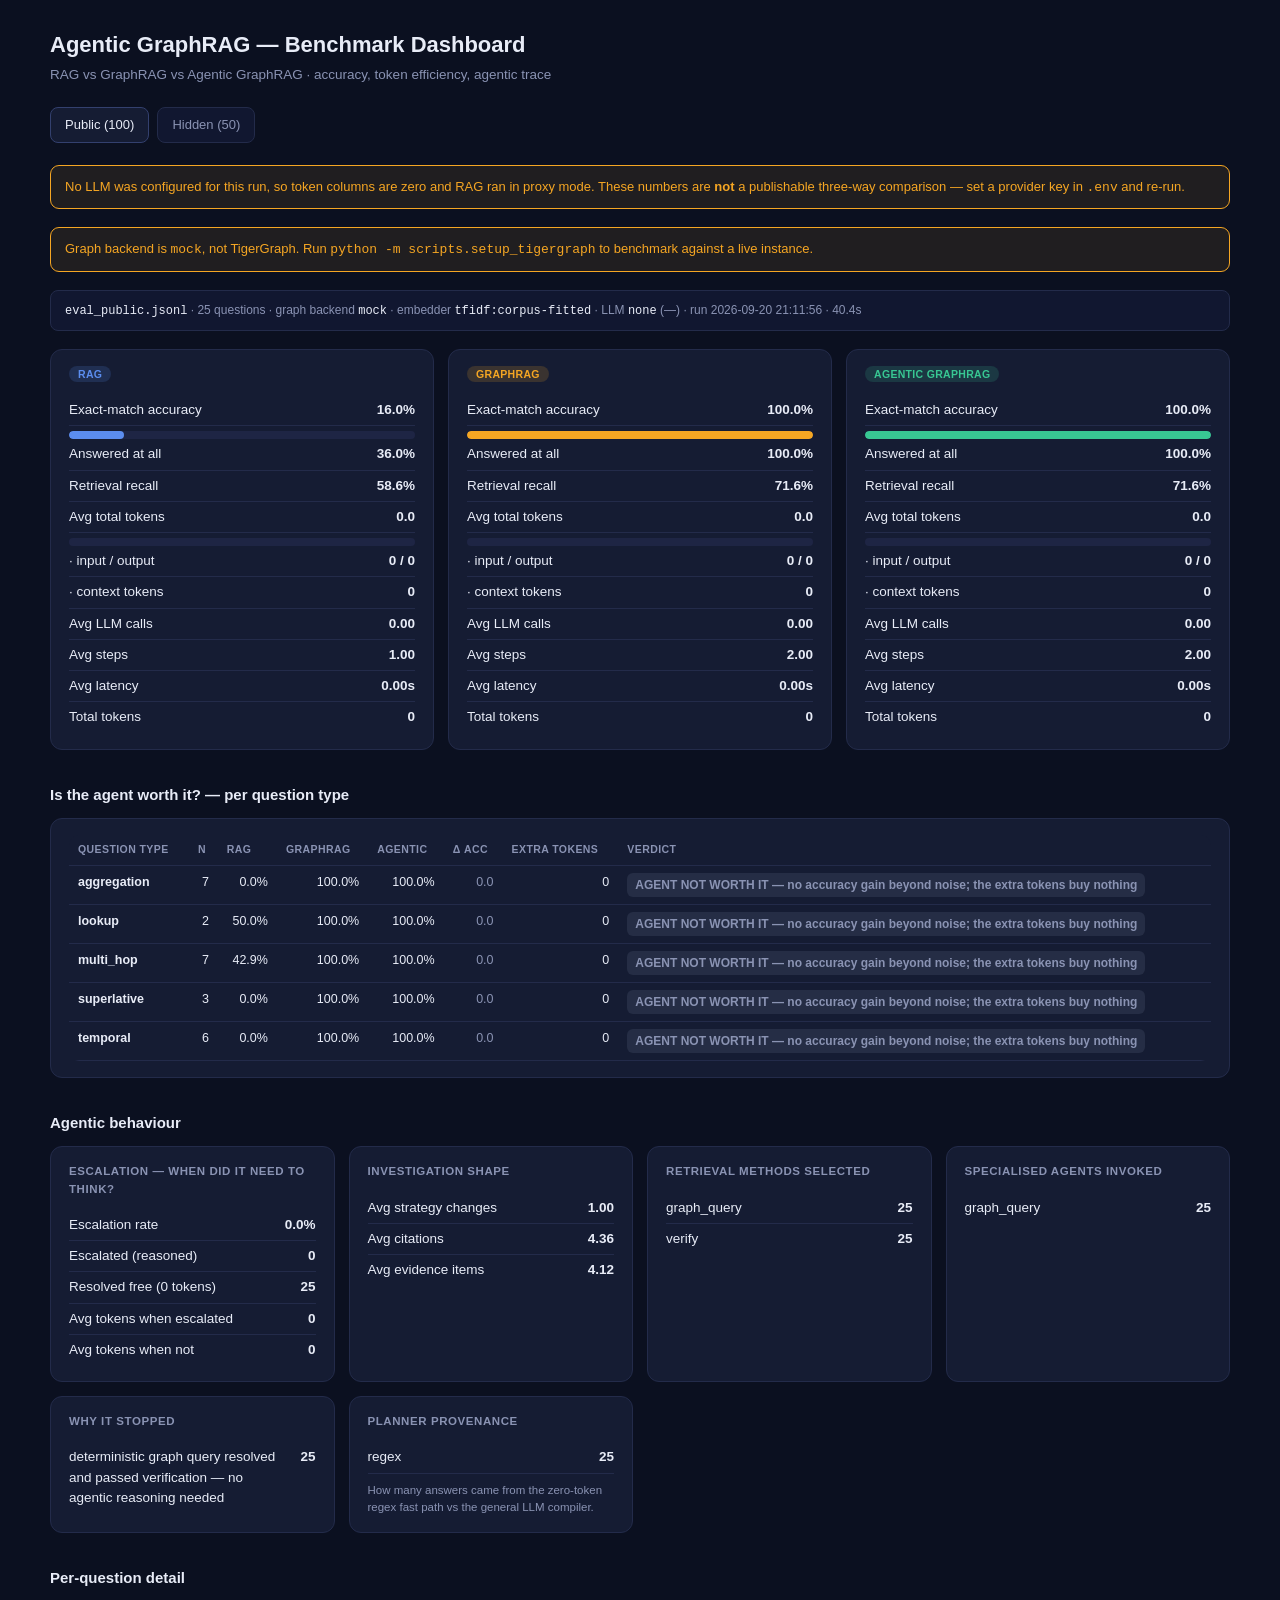
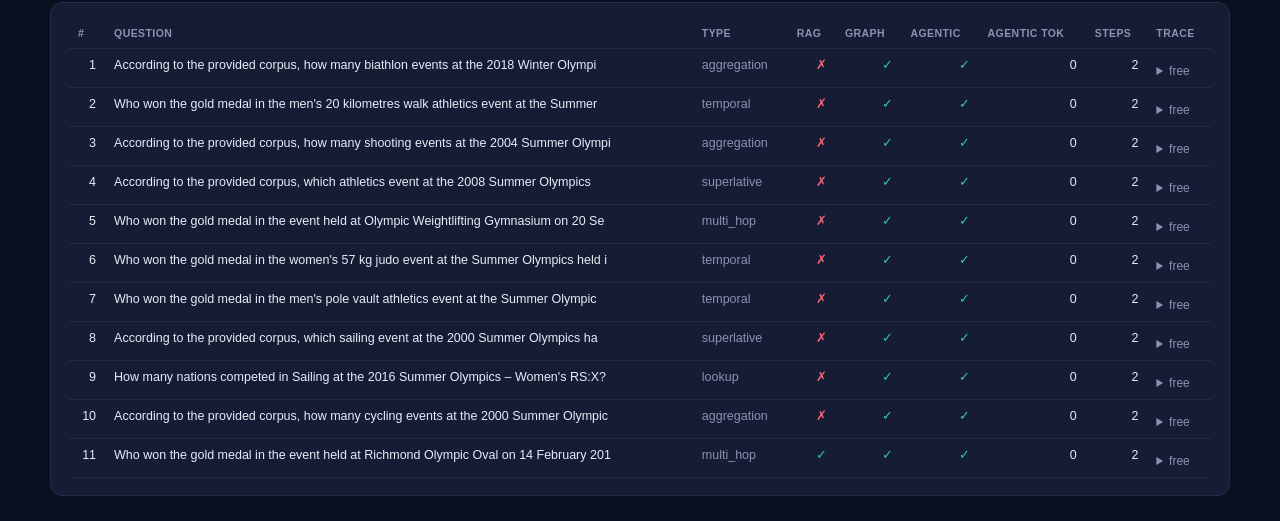
==== dashboard/index.html @ 65231551 "Agentic GraphRAG on TigerGraph: 3-pipeline benchmark Core contribution is grounding verification: th" ====
<!DOCTYPE html>
<html lang="en">
<head>
<meta charset="UTF-8">
<meta name="viewport" content="width=device-width, initial-scale=1">
<title>Agentic GraphRAG Benchmark</title>
<style>
  :root{
    --bg:#0b1020; --card:#151c33; --card2:#111730; --fg:#e8ecf7; --muted:#8a93b3;
    --line:#232b4a; --rag:#5b8def; --graphrag:#f5a623; --agentic:#38c793;
    --warn:#f5a623; --bad:#f2647a; --good:#38c793;
  }
  *{box-sizing:border-box}
  body{margin:0;font-family:-apple-system,Segoe UI,Roboto,Helvetica,sans-serif;
       background:var(--bg);color:var(--fg);padding:28px 16px;line-height:1.5}
  .wrap{max-width:1180px;margin:0 auto}
  h1{font-size:22px;margin:0 0 4px}
  h2{font-size:15px;margin:34px 0 12px;color:var(--fg)}
  .sub{color:var(--muted);margin-bottom:22px;font-size:13.5px}
  .tabs{display:flex;gap:8px;flex-wrap:wrap;margin-bottom:22px}
  .tab{padding:7px 14px;border-radius:8px;border:1px solid var(--line);
       background:var(--card2);color:var(--muted);cursor:pointer;font-size:13px}
  .tab.on{background:var(--card);color:var(--fg);border-color:#33406e}
  .meta{font-size:12px;color:var(--muted);margin-bottom:18px;
        background:var(--card2);border:1px solid var(--line);border-radius:8px;padding:10px 14px}
  .meta code{color:var(--fg)}
  .grid{display:grid;grid-template-columns:repeat(auto-fit,minmax(250px,1fr));gap:14px}
  .card{background:var(--card);border-radius:12px;padding:16px 18px;border:1px solid var(--line)}
  .card h3{margin:0 0 12px;font-size:11.5px;color:var(--muted);
           text-transform:uppercase;letter-spacing:.05em;font-weight:700}
  .row{display:flex;justify-content:space-between;gap:12px;padding:5px 0;font-size:13.5px;
       border-bottom:1px solid var(--line)}
  .row:last-child{border-bottom:none}
  .row b{font-variant-numeric:tabular-nums}
  .pill{padding:2px 9px;border-radius:999px;font-size:10.5px;font-weight:700;letter-spacing:.03em}
  .rag{background:rgba(91,141,239,.16);color:var(--rag)}
  .graphrag{background:rgba(245,166,35,.16);color:var(--graphrag)}
  .agentic{background:rgba(56,199,147,.16);color:var(--agentic)}
  table{width:100%;border-collapse:collapse;font-size:12.5px}
  th,td{text-align:left;padding:7px 9px;border-bottom:1px solid var(--line);vertical-align:top}
  th{color:var(--muted);font-weight:700;text-transform:uppercase;font-size:10.5px;
     letter-spacing:.04em;position:sticky;top:0;background:var(--card)}
  td.num{text-align:right;font-variant-numeric:tabular-nums}
  .bar-wrap{background:#1e2544;border-radius:5px;height:8px;overflow:hidden;margin-top:5px}
  .bar{height:100%;border-radius:5px}
  .verdict{font-size:12px;padding:3px 8px;border-radius:6px;display:inline-block;font-weight:600}
  .v-needed{background:rgba(56,199,147,.18);color:var(--good)}
  .v-worth{background:rgba(56,199,147,.12);color:var(--good)}
  .v-not{background:rgba(138,147,179,.14);color:var(--muted)}
  .v-harm{background:rgba(242,100,122,.16);color:var(--bad)}
  .ok{color:var(--good)} .no{color:var(--bad)} .dim{color:var(--muted)}
  .scroll{max-height:460px;overflow:auto;border-radius:10px}
  details{margin-top:6px}
  summary{cursor:pointer;color:var(--muted);font-size:12px}
  .trace{font-family:ui-monospace,SFMono-Regular,Consolas,monospace;font-size:11.5px;
         background:var(--card2);border-radius:7px;padding:9px 11px;margin-top:6px;
         white-space:pre-wrap;color:var(--muted)}
  .banner{border:1px solid var(--warn);background:rgba(245,166,35,.09);color:var(--warn);
          border-radius:9px;padding:11px 14px;font-size:13px;margin-bottom:18px}
  #err{color:var(--bad);font-size:13px;margin:12px 0}
  @media(max-width:640px){body{padding:18px 12px}th,td{padding:6px 5px;font-size:11.5px}}
</style>
</head>
<body>
<div class="wrap">
  <h1>Agentic GraphRAG — Benchmark Dashboard</h1>
  <div class="sub">RAG vs GraphRAG vs Agentic GraphRAG · accuracy, token efficiency, agentic trace</div>

  <div class="tabs" id="tabs"></div>
  <div id="err"></div>
  <div id="banner"></div>
  <div class="meta" id="meta"></div>

  <div class="grid" id="cards"></div>

  <h2>Is the agent worth it? — per question type</h2>
  <div class="card"><div class="scroll">
    <table id="valueTable"><thead><tr>
      <th>Question type</th><th class="num">n</th>
      <th class="num">RAG</th><th class="num">GraphRAG</th><th class="num">Agentic</th>
      <th class="num">Δ acc</th><th class="num">Extra tokens</th><th>Verdict</th>
    </tr></thead><tbody></tbody></table>
  </div></div>

  <h2>Agentic behaviour</h2>
  <div class="grid" id="behavior"></div>

  <h2>Per-question detail</h2>
  <div class="card"><div class="scroll">
    <table id="detail"><thead><tr>
      <th>#</th><th>Question</th><th>Type</th>
      <th class="num">RAG</th><th class="num">Graph</th><th class="num">Agentic</th>
      <th class="num">Agentic tok</th><th class="num">Steps</th><th>Trace</th>
    </tr></thead><tbody></tbody></table>
  </div></div>
</div>

<script>
// Each tab is one benchmark run written by src/eval/run_benchmark.py.
const SETS = [
  {key:"",          label:"Public (100)",   desc:"the provided evaluation set"},
  {key:"_stress",   label:"Stress (60)",    desc:"generated chained-reasoning set"},
  {key:"_hidden",   label:"Hidden (50)",    desc:"submission set — no gold answers"},
  {key:"_ablation", label:"Ablation",       desc:"regex fast path disabled"},
  {key:"_stress_ablation", label:"Stress ablation", desc:"stress set, no fast path"},
];
const PIPES = ["rag","graphrag","agentic_graphrag"];
const LABEL = {rag:"RAG", graphrag:"GraphRAG", agentic_graphrag:"Agentic GraphRAG"};

const $ = s => document.querySelector(s);
const pct = v => v==null ? "—" : (v*100).toFixed(1)+"%";
const num = (v,d=0) => v==null ? "—" : Number(v).toLocaleString(undefined,
              {minimumFractionDigits:d,maximumFractionDigits:d});

async function loadJSON(p){
  const r = await fetch(p);
  if(!r.ok) throw new Error(p+" → "+r.status);
  return r.json();
}

function verdictClass(v){
  if(!v) return "v-not";
  if(v.startsWith("AGENT NEEDED")) return "v-needed";
  if(v.startsWith("AGENT WORTH")) return "v-worth";
  if(v.startsWith("AGENT HARMFUL")) return "v-harm";
  return "v-not";
}

function renderCards(summary){
  const el = $("#cards"); el.innerHTML = "";
  const maxTok = Math.max(...PIPES.map(p => summary[p]?.avg_tokens || 0), 1);
  for(const p of PIPES){
    const s = summary[p];
    if(!s || !s.n_questions) continue;
    const acc = s.exact_match_accuracy;
    el.insertAdjacentHTML("beforeend", `
      <div class="card">
        <h3><span class="pill ${p==='agentic_graphrag'?'agentic':p}">${LABEL[p]}</span></h3>
        <div class="row"><span>Exact-match accuracy</span><b>${pct(acc)}</b></div>
        ${acc!=null?`<div class="bar-wrap"><div class="bar" style="width:${acc*100}%;
           background:var(--${p==='agentic_graphrag'?'agentic':p})"></div></div>`:""}
        <div class="row"><span>Answered at all</span><b>${pct(s.answered_rate)}</b></div>
        ${s.avg_retrieval_recall!=null?`<div class="row"><span>Retrieval recall</span>
           <b>${pct(s.avg_retrieval_recall)}</b></div>`:""}
        <div class="row"><span>Avg total tokens</span><b>${num(s.avg_tokens,1)}</b></div>
        <div class="bar-wrap"><div class="bar" style="width:${(s.avg_tokens/maxTok)*100}%;
           background:var(--muted)"></div></div>
        <div class="row"><span>· input / output</span>
          <b>${num(s.avg_input_tokens,0)} / ${num(s.avg_output_tokens,0)}</b></div>
        <div class="row"><span>· context tokens</span><b>${num(s.avg_context_tokens,0)}</b></div>
        <div class="row"><span>Avg LLM calls</span><b>${num(s.avg_llm_calls,2)}</b></div>
        <div class="row"><span>Avg steps</span><b>${num(s.avg_steps,2)}</b></div>
        <div class="row"><span>Avg latency</span><b>${num(s.avg_latency_s,2)}s</b></div>
        <div class="row"><span>Total tokens</span><b>${num(s.total_tokens)}</b></div>
      </div>`);
  }
}

function renderValue(summary){
  const tb = $("#valueTable tbody"); tb.innerHTML = "";
  const va = summary.agentic_value_by_qtype;
  if(!va){ tb.innerHTML = `<tr><td colspan="8" class="dim">No gold answers in this set —
      accuracy comparison unavailable.</td></tr>`; return; }
  for(const [qt,e] of Object.entries(va)){
    const d = e.accuracy_delta;
    tb.insertAdjacentHTML("beforeend", `<tr>
      <td><b>${qt}</b></td>
      <td class="num">${e.n}</td>
      <td class="num">${pct(e.accuracy.rag)}</td>
      <td class="num">${pct(e.accuracy.graphrag)}</td>
      <td class="num">${pct(e.accuracy.agentic_graphrag)}</td>
      <td class="num ${d>0?'ok':d<0?'no':'dim'}">${d==null?"—":(d>0?"+":"")+(d*100).toFixed(1)}</td>
      <td class="num">${e.extra_tokens==null?"—":num(e.extra_tokens,0)}</td>
      <td><span class="verdict ${verdictClass(e.verdict)}">${e.verdict||"—"}</span></td>
    </tr>`);
  }
}

function renderBehavior(summary){
  const el = $("#behavior"); el.innerHTML = "";
  const b = summary.agentic_behavior;
  if(!b){ el.innerHTML = `<div class="card dim">No agentic run in this set.</div>`; return; }
  const kv = (k,v) => `<div class="row"><span>${k}</span><b>${v}</b></div>`;
  const dict = d => Object.entries(d||{}).map(([k,v])=>kv(k,v)).join("") ||
                    `<div class="dim" style="font-size:12.5px">none</div>`;
  el.insertAdjacentHTML("beforeend", `
    <div class="card"><h3>Escalation — when did it need to think?</h3>
      ${kv("Escalation rate", pct(b.escalation_rate))}
      ${kv("Escalated (reasoned)", b.n_escalated)}
      ${kv("Resolved free (0 tokens)", b.n_resolved_free)}
      ${kv("Avg tokens when escalated", num(b.avg_tokens_when_escalated,0))}
      ${kv("Avg tokens when not", num(b.avg_tokens_when_not_escalated,0))}
    </div>
    <div class="card"><h3>Investigation shape</h3>
      ${kv("Avg strategy changes", num(b.avg_strategy_changes,2))}
      ${kv("Avg citations", num(b.avg_citations,2))}
      ${kv("Avg evidence items", num(b.avg_evidence_items,2))}
    </div>
    <div class="card"><h3>Retrieval methods selected</h3>${dict(b.retrieval_methods_used)}</div>
    <div class="card"><h3>Specialised agents invoked</h3>${dict(b.specialized_agents_invoked)}</div>
    <div class="card"><h3>Why it stopped</h3>${dict(b.stopping_reasons)}</div>
    ${summary.planner_provenance?`<div class="card"><h3>Planner provenance</h3>
      ${dict(summary.planner_provenance)}
      <div class="dim" style="font-size:11.5px;margin-top:8px">How many answers came from the
      zero-token regex fast path vs the general LLM compiler.</div></div>`:""}
  `);
}

function mark(r){
  if(!r) return `<span class="dim">—</span>`;
  if(r.error) return `<span class="no" title="${r.error}">err</span>`;
  if(r.exact_match===undefined) return r.answer? `<span class="dim">·</span>` : `<span class="no">∅</span>`;
  return r.exact_match ? `<span class="ok">✓</span>` : `<span class="no">✗</span>`;
}

function renderDetail(results){
  const tb = $("#detail tbody"); tb.innerHTML = "";
  results.forEach((row,i) => {
    const ag = row.agentic_graphrag || {};
    const trace = (ag.trace||[]).map(t =>
      `${t.step}. ${t.action} — ${t.output_summary}\n     why: ${t.reason}`).join("\n");
    tb.insertAdjacentHTML("beforeend", `<tr>
      <td class="num">${i+1}</td>
      <td title="${(row.question||"").replace(/"/g,"&quot;")}">${(row.question||"").slice(0,84)}</td>
      <td class="dim">${row.qtype||"—"}</td>
      <td class="num">${mark(row.rag)}</td>
      <td class="num">${mark(row.graphrag)}</td>
      <td class="num">${mark(ag)}</td>
      <td class="num">${num(ag.usage?.total_tokens)}</td>
      <td class="num">${ag.steps_taken ?? "—"}</td>
      <td>${trace?`<details><summary>${ag.escalated?"escalated":"free"}${
            ag.repair?" · repaired: "+ag.repair:""}</summary>
            <div class="trace">${trace}\n\nstopped: ${ag.stopped_reason||"—"}\nanswer: ${
            JSON.stringify(ag.answer)}</div></details>`:`<span class="dim">—</span>`}</td>
    </tr>`);
  });
}

async function show(key){
  document.querySelectorAll(".tab").forEach(t =>
    t.classList.toggle("on", t.dataset.key === key));
  $("#err").textContent = ""; $("#banner").innerHTML = "";
  try{
    const [summary, results] = await Promise.all([
      loadJSON(`../outputs/summary${key}.json`),
      loadJSON(`../outputs/results${key}.json`),
    ]);
    const m = summary._meta || {};
    $("#meta").innerHTML = `
      <code>${m.questions_file||"?"}</code> · ${m.n_questions||results.length} questions ·
      graph backend <code>${m.graph_backend||"?"}</code> ·
      embedder <code>${m.embedder||"?"}</code> ·
      LLM <code>${m.llm_model||"none"}</code> (${m.llm_provider||"—"})
      ${m.ablation?" · <b>ABLATION: fast path disabled</b>":""}
      ${m.started?" · run "+m.started:""}${m.elapsed_s?" · "+m.elapsed_s+"s":""}`;

    if(!m.llm_model){
      $("#banner").innerHTML = `<div class="banner">No LLM was configured for this run, so
        token columns are zero and RAG ran in proxy mode. These numbers are <b>not</b> a
        publishable three-way comparison — set a provider key in <code>.env</code> and re-run.</div>`;
    }
    if(m.graph_backend !== "tigergraph"){
      $("#banner").innerHTML += `<div class="banner">Graph backend is
        <code>${m.graph_backend}</code>, not TigerGraph. Run
        <code>python -m scripts.setup_tigergraph</code> to benchmark against a live instance.</div>`;
    }

    renderCards(summary); renderValue(summary);
    renderBehavior(summary); renderDetail(results);
  }catch(e){
    $("#err").textContent = `Could not load this run (${e.message}). Generate it with: ` +
      `python -m src.eval.run_benchmark${key?" --"+key.replace(/^_/,"").replace("_"," --"):""}`;
    ["#cards","#behavior"].forEach(s=>$(s).innerHTML="");
    ["#valueTable","#detail"].forEach(s=>$(s+" tbody").innerHTML="");
    $("#meta").textContent = "";
  }
}

// Only show a tab if its run actually exists on disk.
(async () => {
  const tabs = $("#tabs");
  const available = [];
  for(const s of SETS){
    try{ await loadJSON(`../outputs/summary${s.key}.json`); available.push(s); }catch(e){}
  }
  if(!available.length){
    $("#err").textContent = "No benchmark output found in outputs/. " +
      "Run: python -m src.eval.run_benchmark";
    return;
  }
  available.forEach(s => tabs.insertAdjacentHTML("beforeend",
    `<div class="tab" data-key="${s.key}" title="${s.desc}">${s.label}</div>`));
  tabs.addEventListener("click", e => {
    const t = e.target.closest(".tab");
    if(t) show(t.dataset.key);
  });
  show(available[0].key);
})();
</script>
</body>
</html>
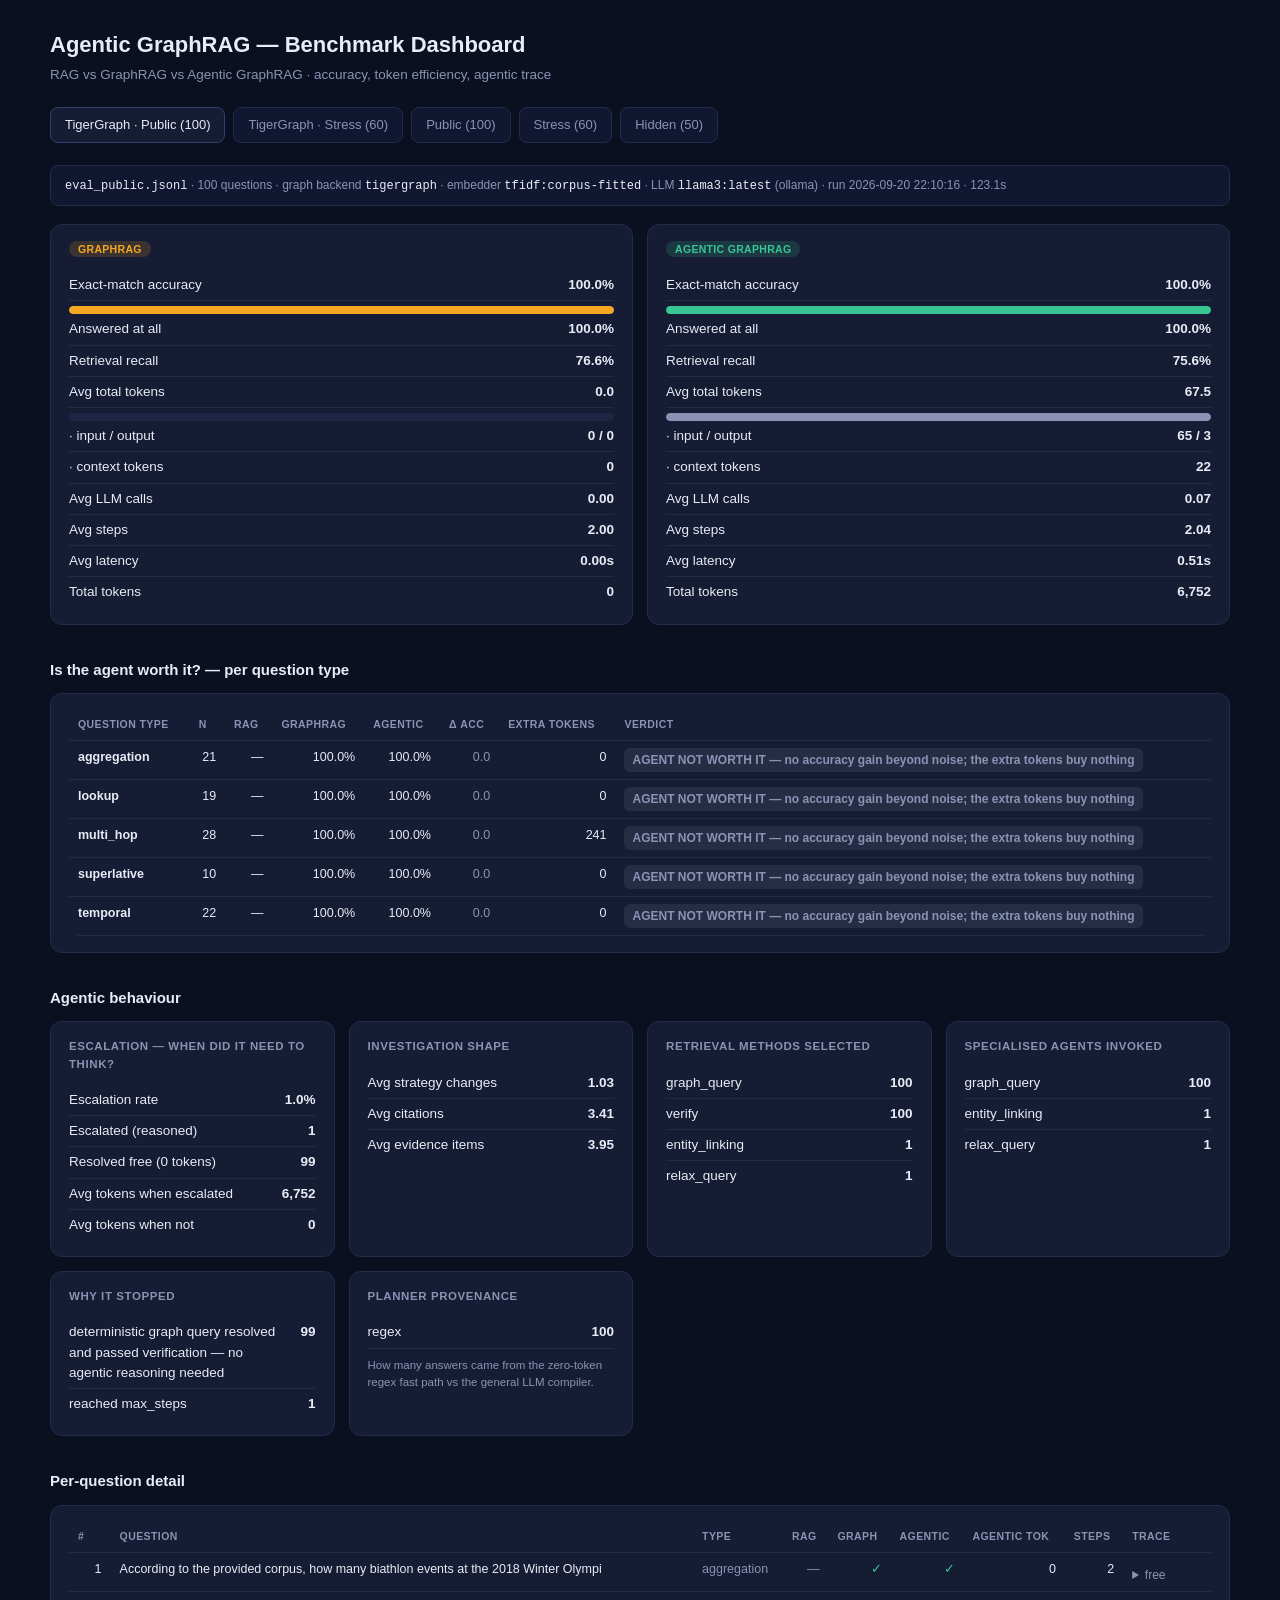
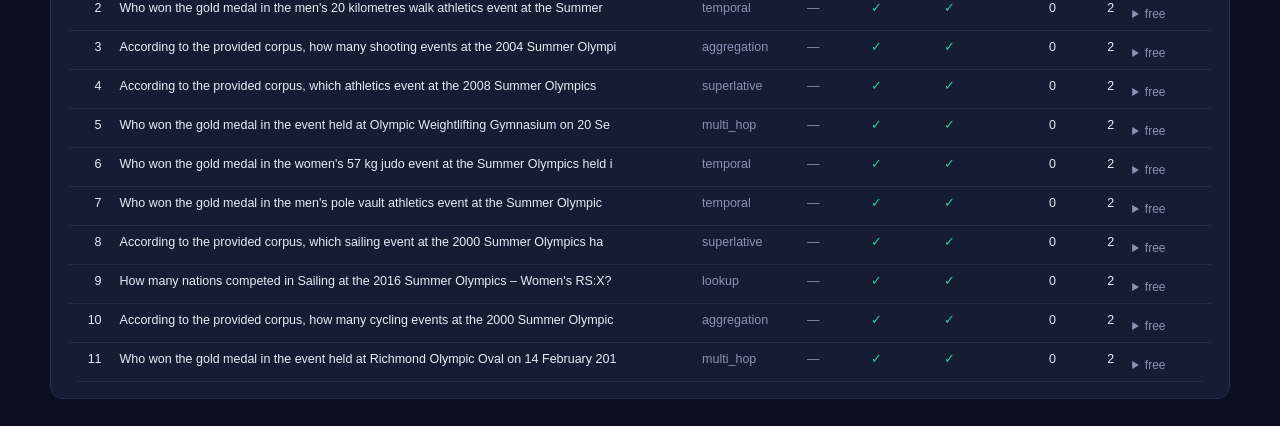
==== commit 50af0d73: "Dashboard: surface the live TigerGraph runs as the first tabs" ====
--- a/dashboard/index.html
+++ b/dashboard/index.html
@@ -98,6 +98,10 @@
 <script>
 // Each tab is one benchmark run written by src/eval/run_benchmark.py.
 const SETS = [
+  {key:"_tg_public", label:"TigerGraph · Public (100)",
+   desc:"provided evaluation set, live TigerGraph Savanna"},
+  {key:"_tg_stress", label:"TigerGraph · Stress (60)",
+   desc:"chained-reasoning set, live TigerGraph Savanna"},
   {key:"",          label:"Public (100)",   desc:"the provided evaluation set"},
   {key:"_stress",   label:"Stress (60)",    desc:"generated chained-reasoning set"},
   {key:"_hidden",   label:"Hidden (50)",    desc:"submission set — no gold answers"},
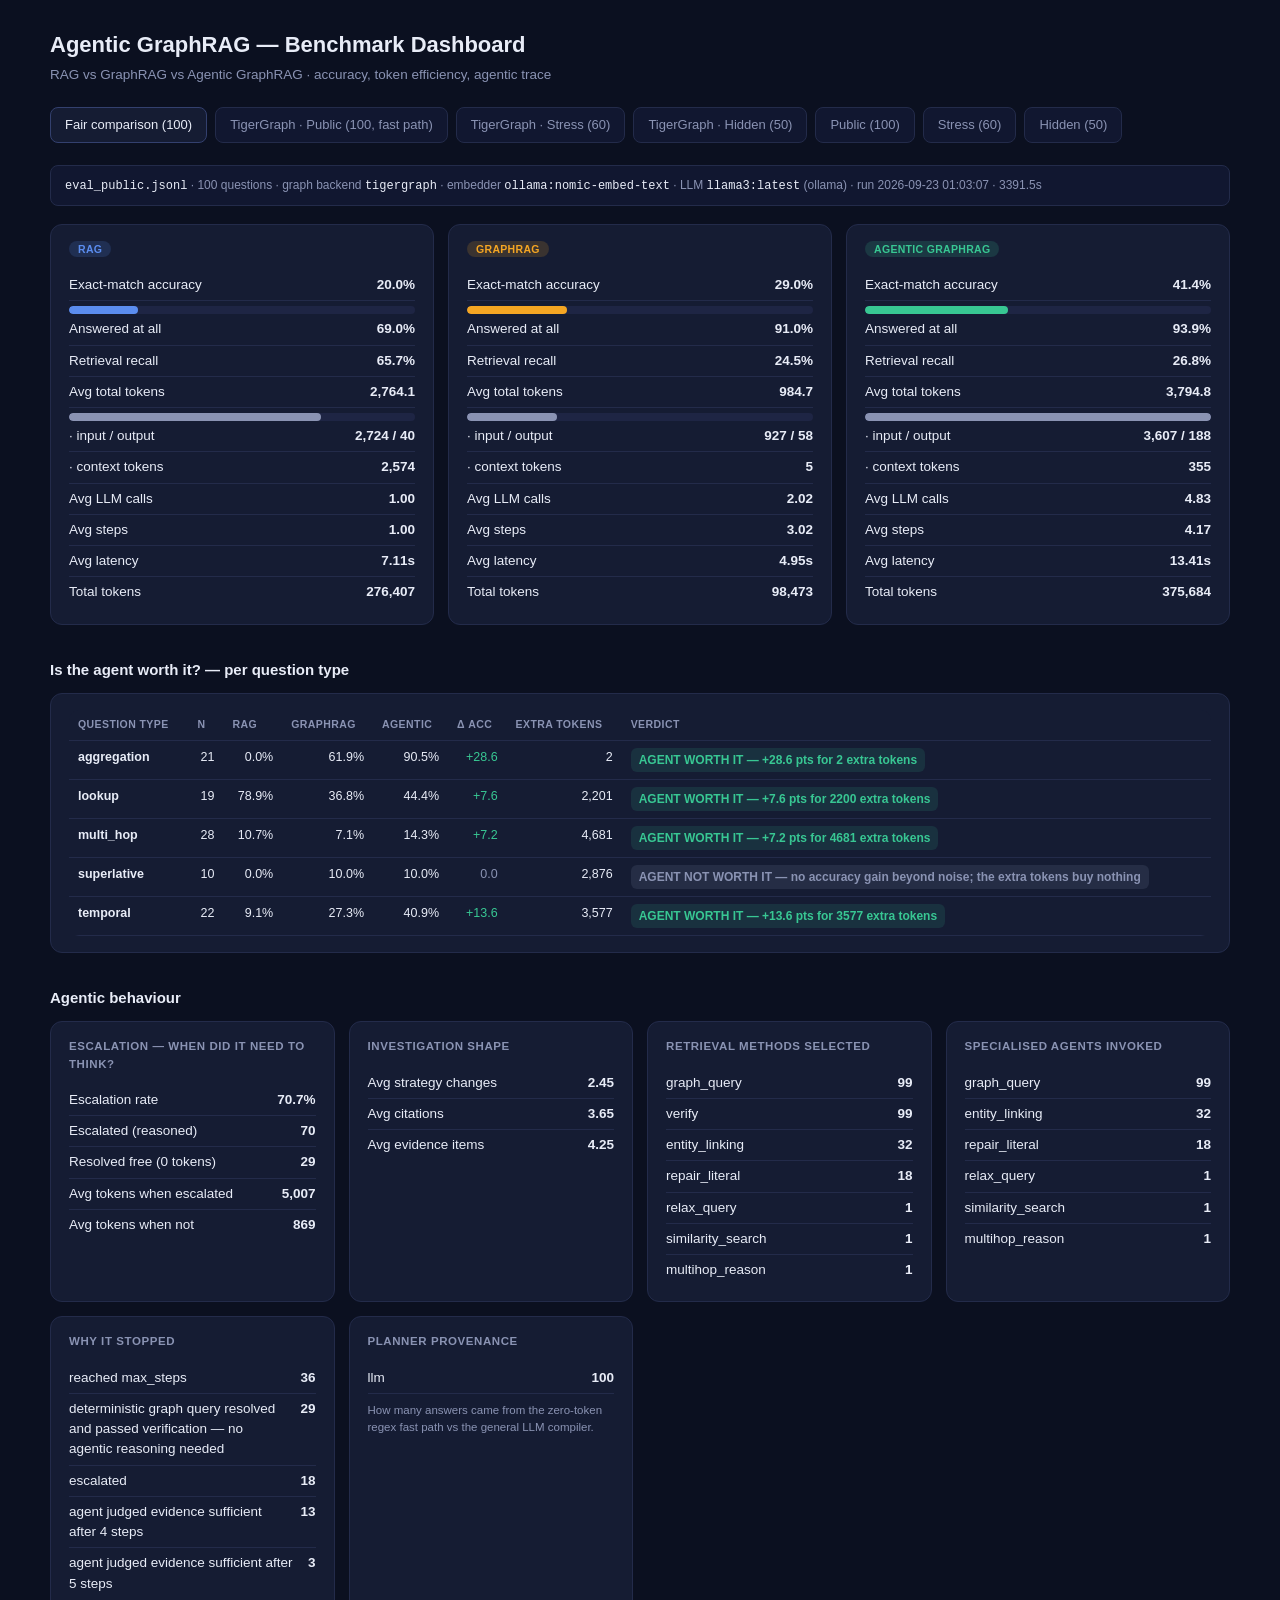
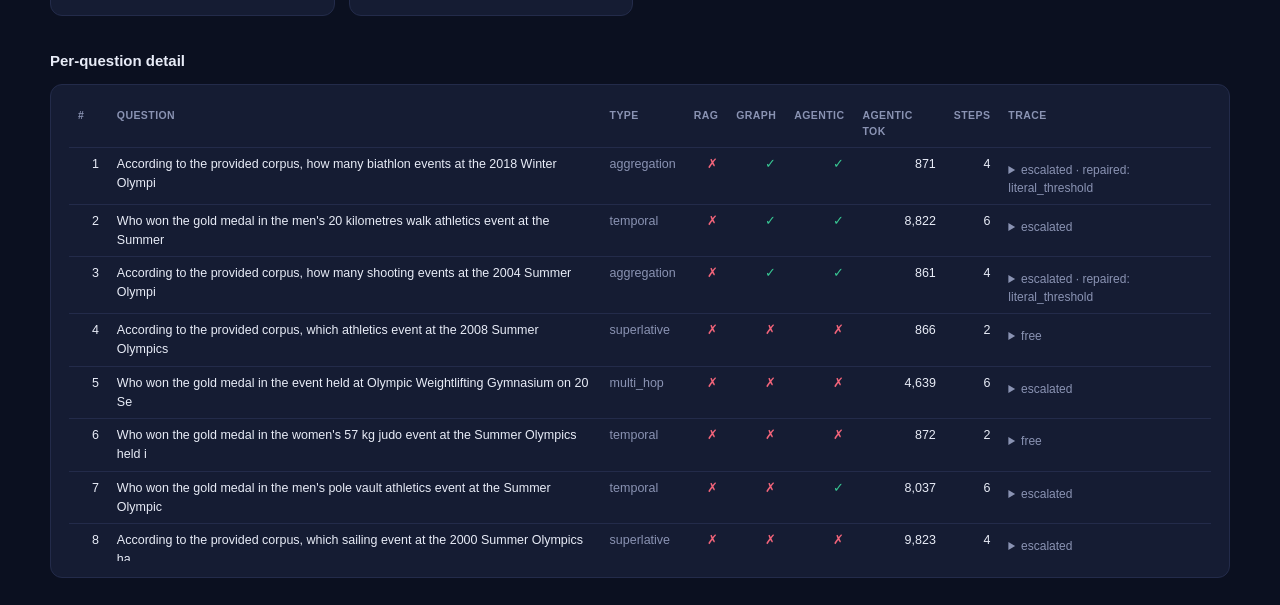
==== commit 76eb949f: "Headline results from the fair comparison 100 provided questions, live TigerGraph, llama3 compiling " ====
--- a/dashboard/index.html
+++ b/dashboard/index.html
@@ -98,10 +98,18 @@
 <script>
 // Each tab is one benchmark run written by src/eval/run_benchmark.py.
 const SETS = [
-  {key:"_tg_public", label:"TigerGraph · Public (100)",
+  {key:"_fair100", label:"Fair comparison (100)",
+   desc:"all three pipelines on the same LLM — the headline result"},
+  {key:"_tg_public", label:"TigerGraph · Public (100, fast path)",
    desc:"provided evaluation set, live TigerGraph Savanna"},
   {key:"_tg_stress", label:"TigerGraph · Stress (60)",
    desc:"chained-reasoning set, live TigerGraph Savanna"},
+  {key:"_tg_public_ablation", label:"TigerGraph · Public (ablation)",
+   desc:"regex fast path AND triage disabled — the true un-cached accuracy"},
+  {key:"_tg_stress_ablation", label:"TigerGraph · Stress (ablation)",
+   desc:"chained set with no fast path"},
+  {key:"_tg_hidden", label:"TigerGraph · Hidden (50)",
+   desc:"submission set — no gold answers, raw outputs + traces"},
   {key:"",          label:"Public (100)",   desc:"the provided evaluation set"},
   {key:"_stress",   label:"Stress (60)",    desc:"generated chained-reasoning set"},
   {key:"_hidden",   label:"Hidden (50)",    desc:"submission set — no gold answers"},
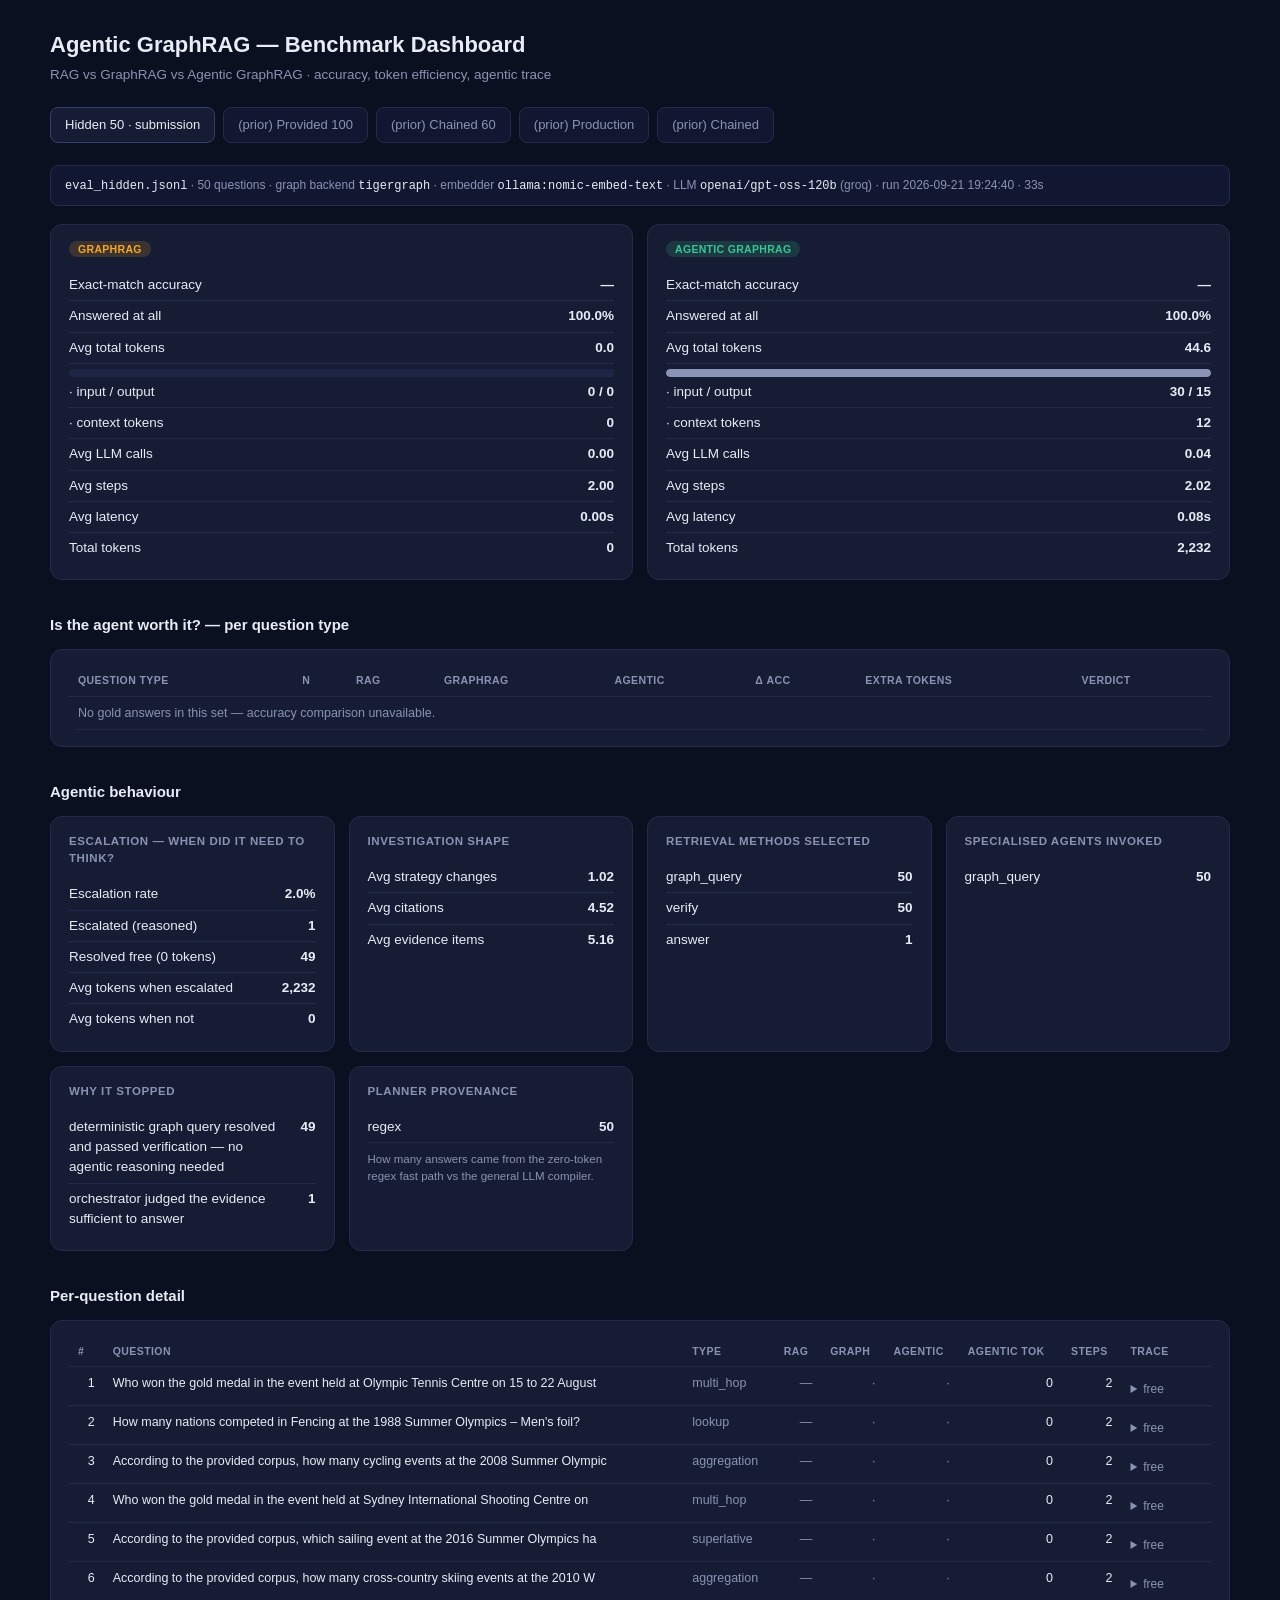
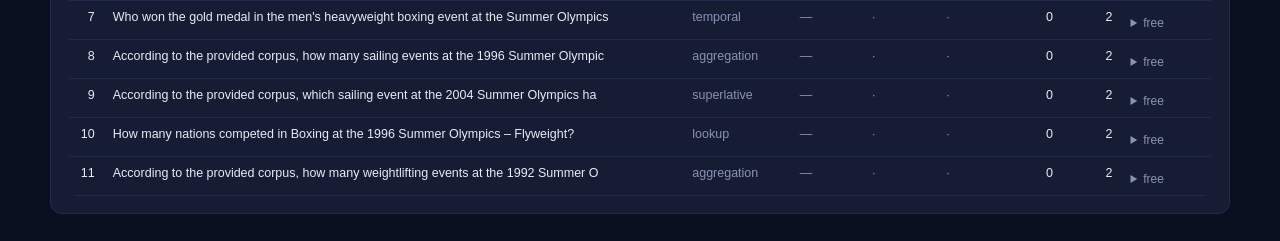
==== commit 434b5d49: "Dashboard: show the final sweep, and label each run's configuration The tab list did not include the" ====
--- a/dashboard/index.html
+++ b/dashboard/index.html
@@ -98,23 +98,20 @@
 <script>
 // Each tab is one benchmark run written by src/eval/run_benchmark.py.
 const SETS = [
-  {key:"_fair100", label:"Fair comparison (100)",
-   desc:"all three pipelines on the same LLM — the headline result"},
-  {key:"_tg_public", label:"TigerGraph · Public (100, fast path)",
-   desc:"provided evaluation set, live TigerGraph Savanna"},
-  {key:"_tg_stress", label:"TigerGraph · Stress (60)",
-   desc:"chained-reasoning set, live TigerGraph Savanna"},
-  {key:"_tg_public_ablation", label:"TigerGraph · Public (ablation)",
-   desc:"regex fast path AND triage disabled — the true un-cached accuracy"},
-  {key:"_tg_stress_ablation", label:"TigerGraph · Stress (ablation)",
-   desc:"chained set with no fast path"},
-  {key:"_tg_hidden", label:"TigerGraph · Hidden (50)",
-   desc:"submission set — no gold answers, raw outputs + traces"},
-  {key:"",          label:"Public (100)",   desc:"the provided evaluation set"},
-  {key:"_stress",   label:"Stress (60)",    desc:"generated chained-reasoning set"},
-  {key:"_hidden",   label:"Hidden (50)",    desc:"submission set — no gold answers"},
-  {key:"_ablation", label:"Ablation",       desc:"regex fast path disabled"},
-  {key:"_stress_ablation", label:"Stress ablation", desc:"stress set, no fast path"},
+  // The final, reproducible sweep: temperature 0, live TigerGraph.
+  {key:"_final100", label:"Provided 100 · controlled",
+   desc:"every pipeline compiles with the same LLM — answers 'does adaptivity help'"},
+  {key:"_finalstress", label:"Chained 60 · controlled",
+   desc:"questions whose subject must be resolved before it can be queried"},
+  {key:"_final_fastpath", label:"Provided 100 · production",
+   desc:"regex fast path on, as deployed — answers 'how well does it work'"},
+  {key:"_tg_hidden", label:"Hidden 50 · submission",
+   desc:"no gold answers; raw outputs, tokens and agentic traces"},
+  // Earlier runs, kept for provenance.
+  {key:"_fair100", label:"(prior) Provided 100", desc:"before temperature was pinned"},
+  {key:"_fairstress", label:"(prior) Chained 60", desc:"before temperature was pinned"},
+  {key:"_tg_public", label:"(prior) Production", desc:"earlier fast-path run"},
+  {key:"_tg_stress", label:"(prior) Chained", desc:"earlier fast-path run"},
 ];
 const PIPES = ["rag","graphrag","agentic_graphrag"];
 const LABEL = {rag:"RAG", graphrag:"GraphRAG", agentic_graphrag:"Agentic GraphRAG"};
@@ -263,7 +260,10 @@
       graph backend <code>${m.graph_backend||"?"}</code> ·
       embedder <code>${m.embedder||"?"}</code> ·
       LLM <code>${m.llm_model||"none"}</code> (${m.llm_provider||"—"})
-      ${m.ablation?" · <b>ABLATION: fast path disabled</b>":""}
+      ${m.temperature!=null?" · temp <code>"+m.temperature+"</code>":""}
+      ${m.regex_fast_path===false?" · <b>LLM planner in every pipeline</b>":
+        m.regex_fast_path===true?" · regex fast path ON":""}
+      ${m.ablation_skip_triage?" · triage disabled":""}
       ${m.started?" · run "+m.started:""}${m.elapsed_s?" · "+m.elapsed_s+"s":""}`;
 
     if(!m.llm_model){
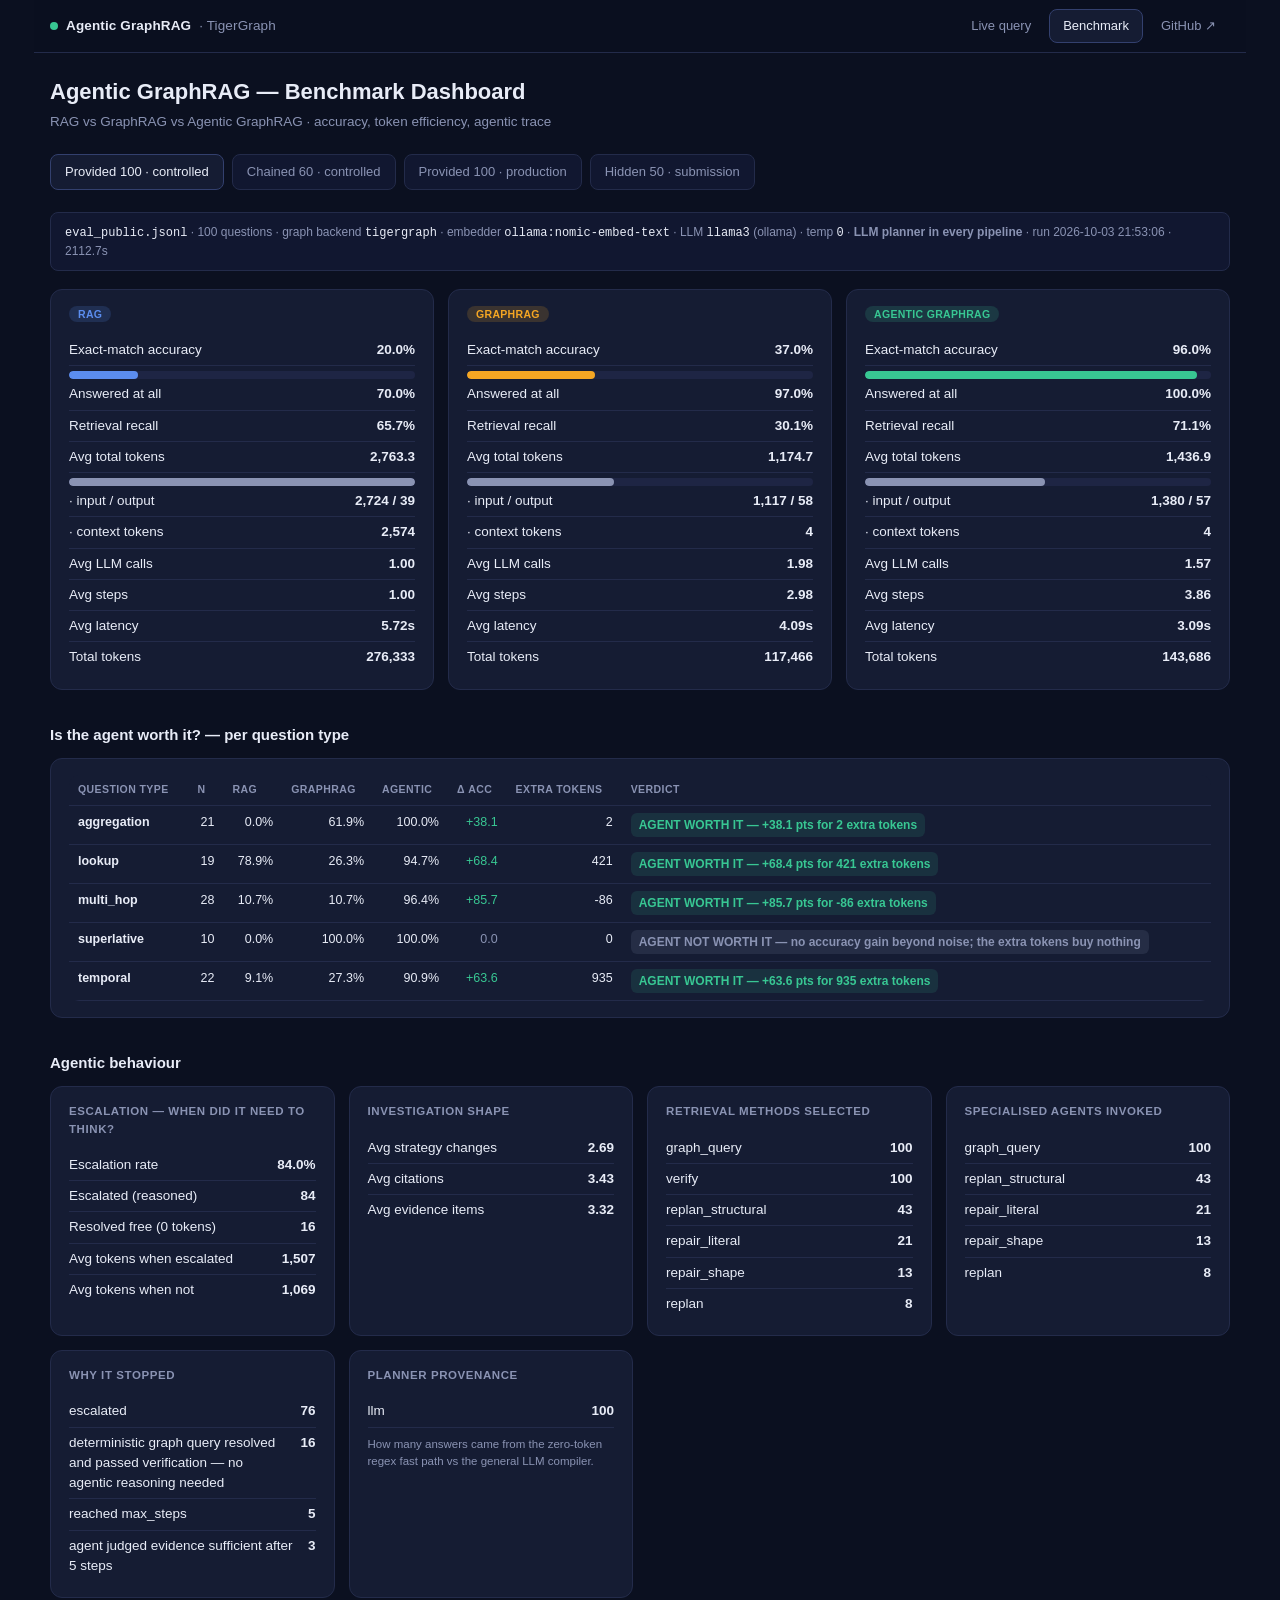
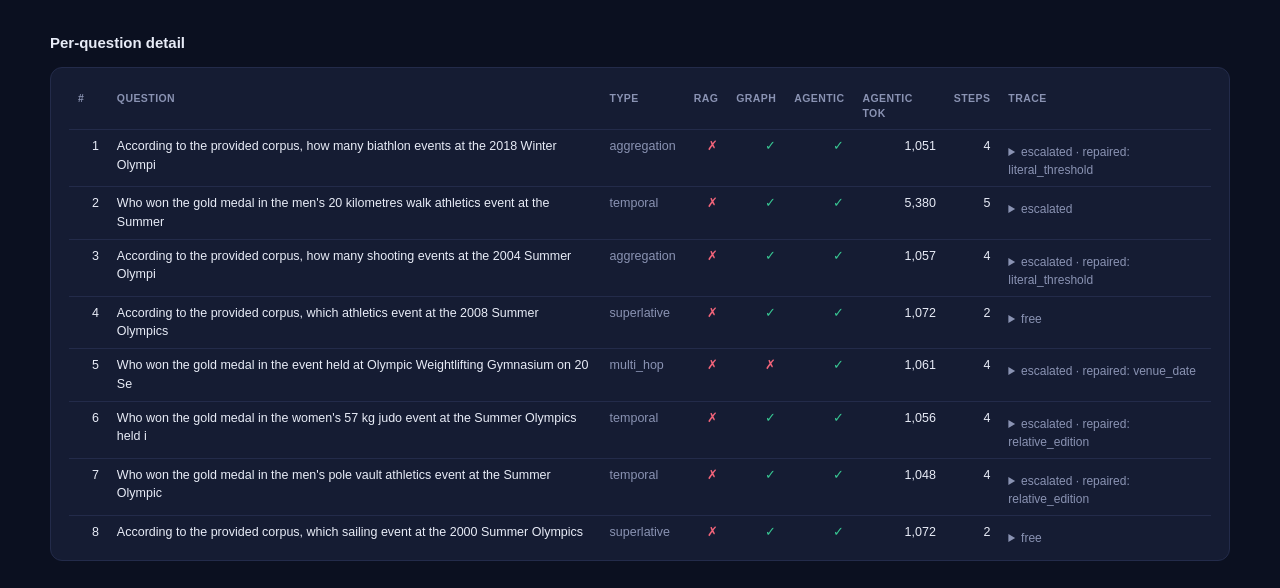
==== commit 99d4b5c7: "Link the two pages into one site, and document deploying it The dashboard and the live-query page we" ====
--- a/dashboard/index.html
+++ b/dashboard/index.html
@@ -4,12 +4,8 @@
 <meta charset="UTF-8">
 <meta name="viewport" content="width=device-width, initial-scale=1">
 <title>Agentic GraphRAG Benchmark</title>
+<link rel="stylesheet" href="shared.css">
 <style>
-  :root{
-    --bg:#0b1020; --card:#151c33; --card2:#111730; --fg:#e8ecf7; --muted:#8a93b3;
-    --line:#232b4a; --rag:#5b8def; --graphrag:#f5a623; --agentic:#38c793;
-    --warn:#f5a623; --bad:#f2647a; --good:#38c793;
-  }
   *{box-sizing:border-box}
   body{margin:0;font-family:-apple-system,Segoe UI,Roboto,Helvetica,sans-serif;
        background:var(--bg);color:var(--fg);padding:28px 16px;line-height:1.5}
@@ -63,6 +59,16 @@
 </head>
 <body>
 <div class="wrap">
+<nav class="nav">
+  <div class="nav-in">
+    <a class="brand" href="live.html"><span class="dot"></span>Agentic GraphRAG <span style="color:var(--muted);font-weight:500">· TigerGraph</span></a>
+    <div class="nav-links">
+      <a href="live.html">Live query</a>
+      <a href="index.html" aria-current="page">Benchmark</a>
+      <a class="ext" href="https://github.com/Dhruvpandey1476/Agentic-GraphRAG" target="_blank" rel="noopener">GitHub &#8599;</a>
+    </div>
+  </div>
+</nav>
   <h1>Agentic GraphRAG — Benchmark Dashboard</h1>
   <div class="sub">RAG vs GraphRAG vs Agentic GraphRAG · accuracy, token efficiency, agentic trace</div>
 
@@ -97,21 +103,19 @@
 
 <script>
 // Each tab is one benchmark run written by src/eval/run_benchmark.py.
+// These suffixes must match the sweep in verify_then_sweep.sh. They drifted
+// once -- the page kept rendering an older run whose files still existed,
+// which is why loadSet() below now says so out loud instead of showing a
+// blank tab.
 const SETS = [
-  // The final, reproducible sweep: temperature 0, live TigerGraph.
-  {key:"_final100", label:"Provided 100 · controlled",
+  {key:"_v2_provided", label:"Provided 100 · controlled",
    desc:"every pipeline compiles with the same LLM — answers 'does adaptivity help'"},
-  {key:"_finalstress", label:"Chained 60 · controlled",
+  {key:"_v2_chained", label:"Chained 60 · controlled",
    desc:"questions whose subject must be resolved before it can be queried"},
-  {key:"_final_fastpath", label:"Provided 100 · production",
+  {key:"_v2_fastpath", label:"Provided 100 · production",
    desc:"regex fast path on, as deployed — answers 'how well does it work'"},
-  {key:"_tg_hidden", label:"Hidden 50 · submission",
+  {key:"_hidden_final", label:"Hidden 50 · submission",
    desc:"no gold answers; raw outputs, tokens and agentic traces"},
-  // Earlier runs, kept for provenance.
-  {key:"_fair100", label:"(prior) Provided 100", desc:"before temperature was pinned"},
-  {key:"_fairstress", label:"(prior) Chained 60", desc:"before temperature was pinned"},
-  {key:"_tg_public", label:"(prior) Production", desc:"earlier fast-path run"},
-  {key:"_tg_stress", label:"(prior) Chained", desc:"earlier fast-path run"},
 ];
 const PIPES = ["rag","graphrag","agentic_graphrag"];
 const LABEL = {rag:"RAG", graphrag:"GraphRAG", agentic_graphrag:"Agentic GraphRAG"};
--- a/dashboard/shared.css
+++ b/dashboard/shared.css
@@ -0,0 +1,38 @@
+/* Shared chrome for the two pages. Both live under /dashboard/, so the links
+   between them are plain relative hrefs and work identically whether Flask is
+   serving them or they are hosted as static files. */
+:root{
+  --bg:#0b1020; --card:#151c33; --card2:#111730; --fg:#e8ecf7; --muted:#8a93b3;
+  --line:#232b4a; --rag:#5b8def; --graphrag:#f5a623; --agentic:#38c793;
+  --warn:#f5a623; --bad:#f2647a; --good:#38c793;
+}
+.nav{
+  position:sticky; top:0; z-index:50; margin:-28px -16px 22px; padding:0 16px;
+  background:rgba(11,16,32,.86); backdrop-filter:blur(10px);
+  border-bottom:1px solid var(--line);
+}
+.nav-in{
+  max-width:1180px; margin:0 auto; display:flex; align-items:center;
+  gap:18px; height:52px; flex-wrap:wrap;
+}
+.brand{
+  font-weight:700; font-size:13.5px; color:var(--fg); text-decoration:none;
+  letter-spacing:.01em; display:flex; align-items:center; gap:8px;
+}
+.brand .dot{width:8px;height:8px;border-radius:50%;background:var(--agentic);flex:none}
+.nav-links{display:flex;gap:4px;margin-left:auto;flex-wrap:wrap}
+.nav-links a{
+  padding:6px 13px; border-radius:8px; font-size:13px; text-decoration:none;
+  color:var(--muted); border:1px solid transparent; white-space:nowrap;
+}
+.nav-links a:hover{color:var(--fg);background:var(--card2)}
+.nav-links a[aria-current="page"]{
+  color:var(--fg); background:var(--card); border-color:#33406e;
+}
+.nav-links a.ext{color:var(--muted)}
+@media(max-width:620px){
+  .nav{margin:-18px -12px 16px;padding:0 12px}
+  .nav-in{height:auto;padding:10px 0;gap:10px}
+  .nav-links{margin-left:0;width:100%}
+  .nav-links a{flex:1;text-align:center}
+}
